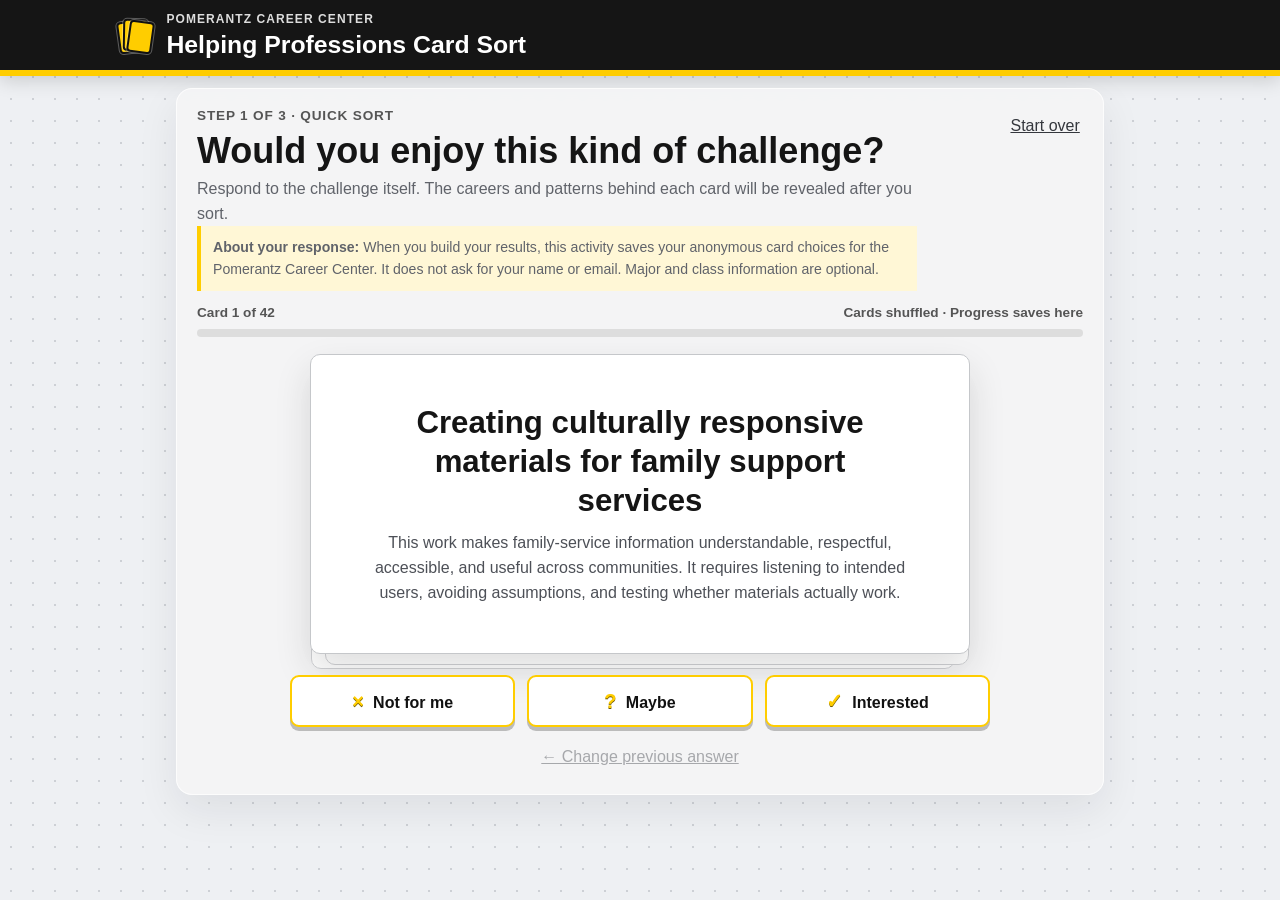
==== index.html @ 5fdd0499 "Add files via upload" ====
<!doctype html>
<html lang="en">
<head>
  <meta charset="utf-8">
  <meta name="viewport" content="width=device-width, initial-scale=1">
  <meta name="description" content="Sort helping-profession challenges, discover patterns, and save careers to explore.">
  <title>Helping Professions Card Sort</title>
  <link rel="stylesheet" href="styles.css">
</head>
<body>
  <a class="skip-link" href="#main">Skip to activity</a>
  <header class="site-header">
    <div class="header-inner">
      <div class="brand-mark" aria-hidden="true"><span></span><span></span><span></span></div>
      <div>
        <p class="eyebrow">Pomerantz Career Center</p>
        <h1>Helping Professions Card Sort</h1>
      </div>
    </div>
  </header>

  <main id="main" class="shell">
    <section id="sort-view" class="view" aria-labelledby="sort-heading">
      <div class="intro-row">
        <div>
          <p class="step-label">Step 1 of 3 · Quick sort</p>
          <h2 id="sort-heading">Would you enjoy this kind of challenge?</h2>
          <p>Respond to the challenge itself. The careers and patterns behind each card will be revealed after you sort.</p>
          <p class="data-notice"><strong>About your response:</strong> When you build your results, this activity saves your anonymous card choices for the Pomerantz Career Center. It does not ask for your name or email. Major and class information are optional.</p>
        </div>
        <button id="reset-top" class="text-button" type="button">Start over</button>
      </div>

      <div class="progress-wrap" aria-live="polite">
        <div class="progress-meta"><span id="progress-text">Card 1 of 42</span><span id="saved-note">Cards shuffled · Progress saves here</span></div>
        <div class="progress-track"><div id="progress-bar" class="progress-bar"></div></div>
      </div>

      <div class="deck-stage">
        <article id="sort-card" class="sort-card" tabindex="-1">
          <h3 id="challenge-prompt"></h3>
          <p id="short-description" class="card-description"></p>
        </article>
      </div>

      <div class="decision-buttons" aria-label="Sort this card">
        <button class="decision not" data-choice="not" type="button"><span aria-hidden="true">×</span> Not for me</button>
        <button class="decision maybe" data-choice="maybe" type="button"><span aria-hidden="true">?</span> Maybe</button>
        <button class="decision interested" data-choice="interested" type="button"><span aria-hidden="true">✓</span> Interested</button>
      </div>
      <button id="back-card" class="back-button" type="button">← Change previous answer</button>
    </section>

    <section id="patterns-view" class="view" hidden aria-labelledby="patterns-heading">
      <p class="step-label">Step 2 of 3 · Find your patterns</p>
      <div class="result-heading-row">
        <div>
          <h2 id="patterns-heading">What caught your interest?</h2>
          <p id="patterns-summary"></p>
        </div>
        <button id="review-sort" class="secondary-button" type="button">Review my sort</button>
      </div>

      <div id="pattern-panel" class="pattern-panel"></div>

      <div class="shortlist-heading">
        <div>
          <h3>Choose up to 5 to explore further</h3>
          <p>Select the challenges you most want to investigate. Open any card to see careers, settings, and ways to gain experience.</p>
        </div>
        <div id="shortlist-count" class="count-pill" aria-live="polite">0 of 5 selected</div>
      </div>

      <div id="filter-row" class="filter-row" aria-label="Filter cards by pattern"></div>
      <div id="candidate-grid" class="candidate-grid"></div>
      <div id="empty-candidates" class="empty-state" hidden>
        <h3>No careers are in this group yet.</h3>
        <p>Choose another pattern, or review your sort and move a few cards into Interested or Maybe.</p>
      </div>

      <div class="sticky-next">
        <p id="next-help">Select at least one card to build your results.</p>
        <button id="build-results" class="primary-button" type="button" disabled>Build my exploration list →</button>
      </div>
    </section>

    <section id="results-view" class="view" hidden aria-labelledby="results-heading">
      <p class="step-label">Step 3 of 3 · Save what you found</p>
      <div class="result-heading-row">
        <div>
          <h2 id="results-heading">Your helping professions exploration list</h2>
          <p>Use this as a starting point—not a final decision. Notice what repeats, then investigate the careers and experiences that stand out.</p>
        </div>
        <button id="edit-shortlist" class="secondary-button" type="button">Edit choices</button>
      </div>

      <div id="result-patterns" class="result-patterns"></div>
      <div id="result-cards" class="result-cards"></div>

      <section class="explore-next" aria-labelledby="explore-next-heading">
        <h3 id="explore-next-heading">Keep exploring your strongest options</h3>
        <p>Use more than one source. Compare duties, preparation, work settings, and outlook; then test what you learn through conversations and experience.</p>
        <div class="resource-grid">
          <a href="https://careers.uiowa.edu/career-communities/helping-counseling" target="_blank" rel="noopener"><strong>Helping &amp; Counseling</strong><span>Career ideas, organizations, search terms, internships, and job resources</span></a>
          <a href="https://careers.uiowa.edu/explore" target="_blank" rel="noopener"><strong>Explore Majors &amp; Careers</strong><span>Assessments, O*NET, the Occupational Outlook Handbook, MyMajors, and exploration tools</span></a>
          <a href="https://careers.uiowa.edu/career-prep/gain-experience" target="_blank" rel="noopener"><strong>Gain Experience</strong><span>HawkShadow, Career Treks, research, volunteering, simulations, micro-internships, and experiential courses</span></a>
          <a href="https://careers.uiowa.edu/informational-interviews" target="_blank" rel="noopener"><strong>Talk with a professional</strong><span>Plan an informational interview to learn what a role is really like</span></a>
          <a href="https://www.onetonline.org/" target="_blank" rel="noopener"><strong>O*NET</strong><span>Compare tasks, skills, interests, work activities, and preparation</span></a>
          <a href="https://www.bls.gov/ooh/" target="_blank" rel="noopener"><strong>Occupational Outlook Handbook</strong><span>Verify education, duties, pay, and employment outlook</span></a>
        </div>
        <p class="accuracy-note"><strong>Important:</strong> Job titles and credential requirements vary by employer, state, and type of service. Verify current requirements before choosing a program or career path.</p>
      </section>

      <div class="action-panel">
        <div>
          <h3>Take your results with you</h3>
          <p>Your anonymous card choices have been sent automatically. Add optional context below, then save to unlock printing.</p>
        </div>
        <form id="response-form" class="response-form">
          <div class="form-field">
            <label for="student-major">Major <span>(optional)</span></label>
            <input id="student-major" name="major" type="text" maxlength="120" autocomplete="organization-title" placeholder="e.g., Psychology">
          </div>
          <div class="form-field">
            <label for="usage-context">How are you using this? <span>(optional)</span></label>
            <select id="usage-context" name="usageContext">
              <option value="">Select one</option>
              <option value="class">Class assignment</option>
              <option value="workshop">Workshop or presentation</option>
              <option value="coaching">Career coaching appointment</option>
              <option value="individual">Individual exploration</option>
              <option value="other">Other</option>
            </select>
          </div>
          <div class="form-field">
            <label for="course-group">Course or group <span>(optional)</span></label>
            <input id="course-group" name="courseGroup" type="text" maxlength="120" placeholder="e.g., CCP:1300 or student organization">
          </div>
          <div class="honeypot" aria-hidden="true">
            <label for="website">Website</label>
            <input id="website" name="website" type="text" tabindex="-1" autocomplete="off">
          </div>
          <button id="save-results" class="primary-button" type="submit">Save results &amp; unlock printing</button>
        </form>
        <div class="action-buttons">
          <button id="copy-results" class="primary-button" type="button">Copy my results</button>
          <button id="print-results" class="secondary-button" type="button" disabled aria-describedby="save-status">Print or save as PDF</button>
          <button id="reset-bottom" class="text-button" type="button">Start over</button>
        </div>
        <p id="save-status" class="save-status" role="status" aria-live="polite">Save your results to enable printing.</p>
        <p id="copy-status" class="copy-status" role="status" aria-live="polite"></p>
      </div>
    </section>
  </main>

  <dialog id="detail-dialog" class="detail-dialog">
    <div class="dialog-topline">
      <span id="dialog-chip" class="category-chip"></span>
      <button id="close-dialog" class="close-button" type="button" aria-label="Close details">×</button>
    </div>
    <h2 id="dialog-title"></h2>
    <p id="dialog-description"></p>
    <dl class="detail-list">
      <div><dt>Strengths you might use</dt><dd id="dialog-strengths"></dd></div>
      <div><dt>Careers to investigate</dt><dd id="dialog-careers"></dd></div>
      <div><dt>Typical preparation</dt><dd id="dialog-preparation"></dd></div>
      <div><dt>Common settings</dt><dd id="dialog-settings"></dd></div>
      <div><dt>A question to investigate</dt><dd id="dialog-reality"></dd></div>
      <div><dt>Ways to try it out</dt><dd id="dialog-opportunities"></dd></div>
    </dl>
    <div class="dialog-resources">
      <a id="dialog-onet" class="resource-link" href="https://www.onetonline.org/" target="_blank" rel="noopener">Research a related occupation in O*NET ↗</a>
      <a class="resource-link" href="https://careers.uiowa.edu/career-communities/helping-counseling" target="_blank" rel="noopener">Explore Helping &amp; Counseling resources ↗</a>
    </div>
  </dialog>

  <div id="toast" class="toast" role="status" aria-live="polite"></div>
  <div id="print-locked-message" class="print-locked-message">
    <h1>Submit your card sort before printing</h1>
    <p>Return to the Helping Professions Card Sort, select “Save results &amp; unlock printing,” and then print again.</p>
  </div>
  <script src="cards-data.js"></script>
  <script src="app.js"></script>
</body>
</html>
---- styles.css ----
:root {
  --black: #151515;
  --yellow: #ffcd00;
  --paper: #ffffff;
  --canvas: #eef0f3;
  --muted: #60636a;
  --line: #d7d8db;
  --focus: #005ea8;
  --shadow: 0 14px 35px rgba(0, 0, 0, 0.1);
}

* { box-sizing: border-box; }
html { scroll-behavior: smooth; }
body {
  margin: 0;
  color: var(--black);
  background-color: var(--canvas);
  background-image: radial-gradient(#cdd0d5 1px, transparent 1px);
  background-size: 22px 22px;
  font-family: "Aptos", "Segoe UI", Arial, Helvetica, sans-serif;
  font-size: 16px;
  line-height: 1.55;
}
button, a { font: inherit; }
button { cursor: pointer; }
button:focus-visible, a:focus-visible, [tabindex]:focus-visible {
  outline: 3px solid var(--focus);
  outline-offset: 3px;
}
.skip-link {
  position: fixed;
  left: 1rem;
  top: -5rem;
  z-index: 100;
  background: #fff;
  color: #000;
  padding: .7rem 1rem;
  border: 2px solid #000;
}
.skip-link:focus { top: 1rem; }
.site-header { background: var(--black); color: #fff; border-bottom: 6px solid var(--yellow); box-shadow: 0 4px 18px rgba(0,0,0,.16); }
.header-inner { max-width: 1080px; margin: auto; padding: .62rem 1.15rem; display: flex; align-items: center; gap: .75rem; }
.brand-mark { width: 36px; height: 36px; position: relative; flex: 0 0 36px; }
.brand-mark span { position:absolute; width:25px; height:32px; border:2px solid #111; border-radius:4px; background:var(--yellow); box-shadow:0 0 0 1px rgba(255,255,255,.3); }
.brand-mark span:nth-child(1) { left:0; top:4px; transform:rotate(-8deg); }
.brand-mark span:nth-child(2) { left:5px; top:2px; transform:rotate(1deg); }
.brand-mark span:nth-child(3) { left:10px; top:4px; transform:rotate(8deg); }
.site-header h1 { font-size: clamp(1.15rem, 2.7vw, 1.55rem); margin: 0; line-height: 1.2; }
.eyebrow { margin: 0 0 .1rem; text-transform: uppercase; letter-spacing: .09em; font-size: .75rem; color: #ddd; font-weight: 700; }
.shell { max-width: 960px; margin: 0 auto; padding: .75rem 1rem 1.5rem; }
.view { min-height:0; background:rgba(244,244,245,.9); border:1px solid rgba(255,255,255,.75); padding:1rem 1.25rem; border-radius:16px; box-shadow:0 15px 42px rgba(23,28,36,.08); backdrop-filter:blur(4px); }
.intro-row, .result-heading-row, .shortlist-heading { display: flex; justify-content: space-between; align-items: flex-start; gap: 1.5rem; }
.step-label { margin: 0 0 .25rem; color: #555; font-size: .85rem; font-weight: 800; text-transform: uppercase; letter-spacing: .06em; }
h2 { margin: 0 0 .35rem; font-size: clamp(1.6rem, 4vw, 2.25rem); line-height: 1.15; }
h3 { line-height: 1.25; }
.intro-row p:not(.step-label), .result-heading-row p, .shortlist-heading p { margin: 0; color: var(--muted); max-width: 720px; }
.intro-row .data-notice { margin-top:.7rem; padding:.65rem .75rem; max-width:760px; border-left:4px solid var(--yellow); background:#fff7d6; color:#333; font-size:.88rem; }
.progress-wrap { margin: .7rem 0 .55rem; }
.progress-meta { display: flex; justify-content: space-between; gap: 1rem; margin-bottom: .4rem; font-size: .85rem; font-weight: 700; color: #555; }
.progress-track { height: 8px; overflow: hidden; border-radius: 99px; background: #ddd; }
.progress-bar { height: 100%; width: 0; background: var(--yellow); transition: width .25s ease; }
.deck-stage { position:relative; width:min(100%, 680px); margin:.6rem auto .65rem; padding:.45rem .6rem .65rem; isolation:isolate; }
.deck-stage::before, .deck-stage::after { content:""; position:absolute; inset:1rem 1.1rem .25rem; background:#fff; border:1px solid #d1d2d5; border-radius:10px; z-index:-1; }
.deck-stage::before { transform:translate(-7px, 8px); }
.deck-stage::after { transform:translate(7px, 4px); }
.sort-card {
  position: relative;
  width:100%;
  height:clamp(230px, 36vh, 300px);
  min-height:230px;
  padding:clamp(1.25rem, 4vw, 2rem);
  background:#fff;
  border:1px solid #c5c7ca;
  border-radius:10px;
  box-shadow:0 16px 36px rgba(0,0,0,.13);
  display: flex;
  flex-direction: column;
  justify-content: center;
}
#sort-card:focus { outline: none; }
.category-chip { display: inline-flex; align-items: center; gap: .35rem; padding: .32rem .65rem; border-radius: 99px; background: var(--cat-soft); color:#202124; border:1px solid var(--cat); font-size: .78rem; font-weight: 800; }
.category-chip::before { content: ""; width: .55rem; height: .55rem; background: var(--cat); border-radius: 50%; }
.sort-card h3 { position:relative; z-index:1; max-width: 520px; margin: 0 auto .7rem; font-size:clamp(1.45rem, 3vw, 1.95rem); text-align:center; }
.card-description { max-width: 700px; margin: 0 auto; color: #4d5057; text-align: center; font-size: 1.05rem; }
.card-description { position:relative; z-index:1; max-width:540px; font-size:1rem; }
.decision-buttons { margin: .25rem auto 0; max-width:700px; display: grid; grid-template-columns: repeat(3, 1fr); gap: .75rem; }
.decision { position:relative; min-height:52px; border-radius:9px; border:2px solid var(--yellow); background:#fff; color:#111; font-weight:800; box-shadow:0 4px 0 #bbb; transition:transform .12s ease, background .12s ease, box-shadow .12s ease; }
.decision:hover { transform: translateY(-2px); background:#f4f4f4; }
.decision:active { transform:translateY(3px); background:#e3e3e3; box-shadow:0 2px 0 #aaa; }
.decision span { color:var(--yellow); font-size:1.25em; font-weight:900; margin-right:.3rem; text-shadow:0 1px 0 #6d5800; }
.decision.not, .decision.maybe, .decision.interested { background:#fff; color:#111; border-color:var(--yellow); box-shadow:0 4px 0 #bbb; }
.decision.not:hover, .decision.maybe:hover, .decision.interested:hover { background:#f4f4f4; }
.decision.not:active, .decision.maybe:active, .decision.interested:active { background:#e3e3e3; box-shadow:0 2px 0 #aaa; }
.decision.current-choice { background:#e8e8e8; box-shadow:0 0 0 3px #b8b8b8; }
.back-button, .text-button { border: 0; background: transparent; text-decoration: underline; color: #34373d; padding: .55rem .2rem; }
.back-button { display: block; margin: .55rem auto 0; }
.back-button:disabled { opacity: .4; cursor: default; }
.primary-button, .secondary-button { border-radius: 7px; padding: .72rem 1rem; min-height: 46px; font-weight: 800; }
.primary-button { border: 2px solid var(--black); background: var(--black); color: white; }
.primary-button:hover { background: #333; }
.primary-button:disabled { opacity: .45; cursor: not-allowed; }
.secondary-button { border: 2px solid #333; background: #fff; color: #222; }
.pattern-panel { display: grid; grid-template-columns: repeat(2, 1fr); gap: .8rem; margin: 1.6rem 0 2rem; }
.pattern-row { --cat:#8095F2; --cat-soft:#E5EAFF; background:var(--cat-soft); border:1px solid var(--cat); border-left:7px solid var(--cat); border-radius:9px; padding:.85rem 1rem; }
.pattern-name { display: flex; justify-content: space-between; gap: 1rem; font-weight: 800; }
.pattern-row p { margin: .15rem 0 .55rem; color: #5a5d63; font-size: .9rem; }
.pattern-meter { height: 7px; border-radius: 99px; background: #e3e3e3; overflow: hidden; }
.pattern-meter span { display: block; height: 100%; background: var(--cat); }
.shortlist-heading { border-top: 1px solid #ccc; padding-top: 1.6rem; }
.shortlist-heading h3 { margin: 0 0 .25rem; font-size: 1.45rem; }
.count-pill { white-space: nowrap; background: #fff; border: 1px solid #aaa; border-radius: 99px; padding: .4rem .75rem; font-weight: 800; }
.filter-row { display: flex; gap: .5rem; overflow-x: auto; padding: 1.2rem 0 .8rem; }
.filter-button { white-space: nowrap; border: 1px solid #999; background: #fff; border-radius: 99px; padding: .45rem .8rem; font-weight: 700; }
.filter-button[aria-pressed="true"] { background:#e3e3e3; color:#111; border-color:#777; }
.candidate-grid { display: grid; grid-template-columns: repeat(2, 1fr); gap: .9rem; }
.candidate-card { --cat:#475569; --cat-soft:#eef1f5; position: relative; background: #fff; border: 1px solid var(--line); border-top: 6px solid var(--cat); border-radius: 10px; padding: 1rem; }
.candidate-card.selected { box-shadow: 0 0 0 3px var(--cat); }
.candidate-card h4 { font-size: 1.08rem; margin: .75rem 0 .45rem; line-height: 1.3; }
.candidate-card p { margin: 0 0 .75rem; color: #555; font-size: .92rem; }
.candidate-actions { display: flex; justify-content: space-between; align-items: center; gap: .75rem; }
.details-button { border: 0; background: transparent; text-decoration: underline; padding: .35rem 0; }
.select-button { border: 1px solid #333; border-radius: 6px; background: #fff; padding: .45rem .65rem; font-weight: 800; }
.select-button[aria-pressed="true"] { background:var(--cat); color:#111; border-color:#222; }
.empty-state { text-align: center; background: #fff; padding: 2rem; border: 1px dashed #999; border-radius: 10px; }
.sticky-next { position: sticky; bottom: 0; z-index: 5; margin-top: 1.25rem; padding: 1rem; display: flex; justify-content: space-between; align-items: center; gap: 1rem; background: rgba(255,255,255,.96); border: 1px solid #ccc; border-radius: 10px; box-shadow: 0 -5px 20px rgba(0,0,0,.08); }
.sticky-next p { margin: 0; color: #555; }
.result-patterns { margin: 1.5rem 0; padding: 1rem 1.15rem; background: #fff; border-left: 7px solid var(--yellow); box-shadow: 0 4px 18px rgba(0,0,0,.06); }
.result-patterns h3 { margin: 0 0 .35rem; }
.result-patterns p { margin: 0; color: #555; }
.result-cards { display: grid; gap: 1rem; }
.result-card { --cat:#475569; --cat-soft:#eef1f5; background:#fff; border: 1px solid var(--line); border-left: 8px solid var(--cat); border-radius: 10px; padding: 1.2rem; break-inside: avoid; }
.result-card h3 { margin: .75rem 0 1rem; font-size: 1.35rem; }
.result-card dl { display:grid; grid-template-columns: repeat(2, 1fr); gap: .75rem 1rem; margin:0; }
.result-card dl div { background: #f7f7f7; padding: .75rem; border-radius: 6px; }
.result-card dt { font-weight: 800; font-size: .84rem; text-transform: uppercase; letter-spacing: .03em; }
.result-card dd { margin: .2rem 0 0; }
.result-card a { color:#004b87; font-weight:800; }
.explore-next { margin-top:1.5rem; padding:1.2rem; background:#fff; border:1px solid #c9c9c9; border-top:6px solid var(--yellow); border-radius:10px; }
.explore-next h3 { margin:0 0 .35rem; }
.explore-next > p { margin:.25rem 0 1rem; color:#50535a; }
.resource-grid { display:grid; grid-template-columns:repeat(2, 1fr); gap:.7rem; }
.resource-grid a { display:flex; flex-direction:column; gap:.2rem; padding:.8rem; border:1px solid #bbb; border-radius:7px; background:#f7f7f7; color:#111; text-decoration:none; }
.resource-grid a:hover { background:#ededed; border-color:#777; }
.resource-grid span { color:#555; font-size:.9rem; line-height:1.35; }
.explore-next .accuracy-note { margin:1rem 0 0; padding:.75rem; background:#fff7d6; color:#333; border-left:4px solid var(--yellow); }
.action-panel { margin-top: 1.5rem; padding: 1.3rem; background: var(--yellow); border-radius: 10px; }
.action-panel h3, .action-panel p { margin: 0; }
.response-form { display:grid; grid-template-columns:repeat(3, 1fr); gap:.75rem; margin-top:1rem; padding:1rem; background:rgba(255,255,255,.72); border:1px solid rgba(0,0,0,.18); border-radius:8px; }
.form-field { display:flex; flex-direction:column; gap:.25rem; }
.form-field label { font-weight:800; font-size:.9rem; }
.form-field label span { font-weight:500; color:#555; }
.form-field input, .form-field select { width:100%; min-height:44px; padding:.55rem .65rem; border:1px solid #777; border-radius:6px; background:#fff; color:#111; }
.response-form .primary-button { grid-column:1 / -1; justify-self:start; }
.honeypot { position:absolute !important; width:1px; height:1px; overflow:hidden; clip:rect(1px,1px,1px,1px); white-space:nowrap; }
.action-buttons { display: flex; flex-wrap: wrap; gap: .6rem; margin-top: 1rem; }
.secondary-button:disabled { opacity:.48; cursor:not-allowed; }
.save-status { margin-top:.7rem !important; font-weight:800; }
.copy-status { margin-top: .6rem !important; font-weight: 800; }
.print-locked-message { display:none; }
.detail-dialog { --cat:#475569; --cat-soft:#eef1f5; width: min(680px, calc(100% - 2rem)); max-height: calc(100vh - 2rem); border: 0; border-top: 8px solid var(--cat); border-radius: 12px; padding: 1.35rem; box-shadow: 0 20px 70px rgba(0,0,0,.3); }
.detail-dialog::backdrop { background: rgba(0,0,0,.58); }
.dialog-topline { display:flex; justify-content:space-between; align-items:center; gap:1rem; }
.close-button { width: 38px; height:38px; border:1px solid #aaa; border-radius:50%; background:#fff; font-size:1.5rem; line-height:1; }
.detail-dialog h2 { margin-top:1rem; }
.detail-list { display:grid; gap:.7rem; }
.detail-list div { background:#f4f4f4; padding:.75rem; border-radius:7px; }
.detail-list dt { font-weight:800; }
.detail-list dd { margin:.2rem 0 0; }
.experience-list { margin:.25rem 0 0; padding-left:1.15rem; }
.experience-list li + li { margin-top:.45rem; }
.resource-link { display:inline-block; margin-top:.8rem; color:#004b87; font-weight:800; }
.dialog-resources { display:flex; flex-wrap:wrap; gap:.25rem 1.25rem; }
.toast { position:fixed; left:50%; bottom:1.5rem; transform:translate(-50%, 130%); opacity:0; background:#111; color:#fff; padding:.7rem 1rem; border-radius:6px; transition:.2s ease; z-index:50; }
.toast.show { transform:translate(-50%, 0); opacity:1; }

@media (max-width: 700px) {
  .shell { padding:.55rem .55rem 1.5rem; }
  .intro-row, .result-heading-row, .shortlist-heading { display:block; }
  .intro-row .text-button, .result-heading-row .secondary-button { margin-top:.7rem; }
  .view { padding:.75rem .65rem; border-radius:12px; }
  .deck-stage { width:100%; padding:.4rem .3rem .65rem; margin:.55rem 0 .6rem; }
  .deck-stage::before, .deck-stage::after { inset:1rem .75rem .35rem; }
  .sort-card { height:clamp(220px,34vh,265px); min-height:220px; padding:1rem; }
  .decision-buttons { grid-template-columns:repeat(3,1fr); gap:.4rem; }
  .decision { min-height:48px; padding:.35rem; font-size:.88rem; }
  .pattern-panel, .candidate-grid, .resource-grid { grid-template-columns: 1fr; }
  .sticky-next { position: static; display:block; }
  .sticky-next .primary-button { width:100%; margin-top:.7rem; }
  .result-card dl { grid-template-columns: 1fr; }
  .response-form { grid-template-columns:1fr; }
  #saved-note { display:none; }
}

@media print {
  .site-header, #sort-view, #patterns-view, .action-panel, #edit-shortlist { display:none !important; }
  body { background:#fff; font-size:11pt; }
  .shell { max-width:none; padding:0; }
  #results-view { display:block !important; }
  .result-card { box-shadow:none; }
  body:not(.print-unlocked) #results-view { display:none !important; }
  body:not(.print-unlocked) .print-locked-message { display:block !important; padding:2rem; }
}

@media (prefers-reduced-motion: reduce) {
  *, *::before, *::after { scroll-behavior:auto !important; transition:none !important; }
}
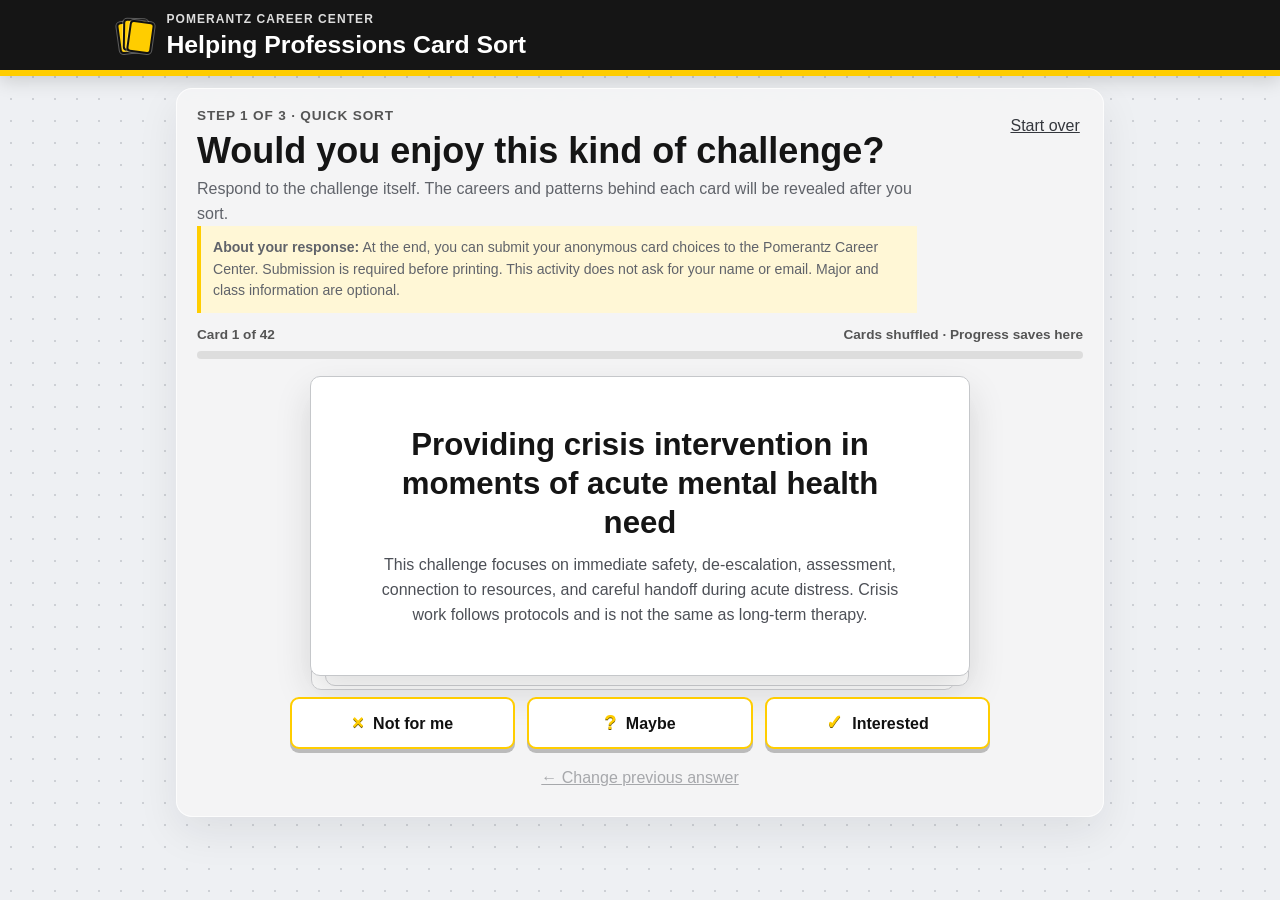
==== commit 7ea23ee7: "Add files via upload" ====
--- a/index.html
+++ b/index.html
@@ -26,7 +26,7 @@
           <p class="step-label">Step 1 of 3 · Quick sort</p>
           <h2 id="sort-heading">Would you enjoy this kind of challenge?</h2>
           <p>Respond to the challenge itself. The careers and patterns behind each card will be revealed after you sort.</p>
-          <p class="data-notice"><strong>About your response:</strong> When you build your results, this activity saves your anonymous card choices for the Pomerantz Career Center. It does not ask for your name or email. Major and class information are optional.</p>
+          <p class="data-notice"><strong>About your response:</strong> At the end, you can submit your anonymous card choices to the Pomerantz Career Center. Submission is required before printing. This activity does not ask for your name or email. Major and class information are optional.</p>
         </div>
         <button id="reset-top" class="text-button" type="button">Start over</button>
       </div>
@@ -114,7 +114,7 @@
       <div class="action-panel">
         <div>
           <h3>Take your results with you</h3>
-          <p>Your anonymous card choices have been sent automatically. Add optional context below, then save to unlock printing.</p>
+          <p>Add any optional context below, then submit your anonymous results to unlock printing.</p>
         </div>
         <form id="response-form" class="response-form">
           <div class="form-field">
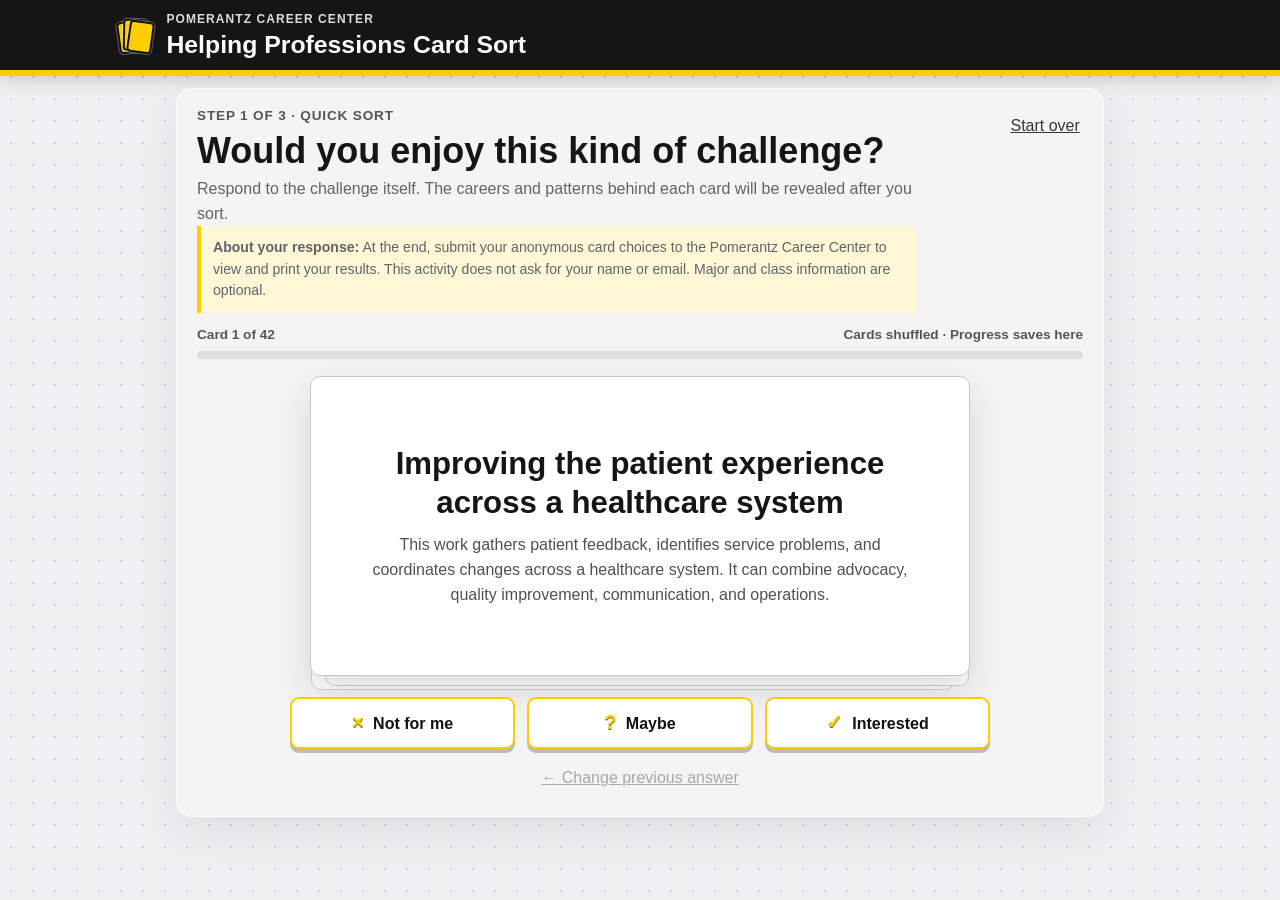
==== commit ac7ec387: "Add files via upload" ====
--- a/index.html
+++ b/index.html
@@ -26,7 +26,7 @@
           <p class="step-label">Step 1 of 3 · Quick sort</p>
           <h2 id="sort-heading">Would you enjoy this kind of challenge?</h2>
           <p>Respond to the challenge itself. The careers and patterns behind each card will be revealed after you sort.</p>
-          <p class="data-notice"><strong>About your response:</strong> At the end, you can submit your anonymous card choices to the Pomerantz Career Center. Submission is required before printing. This activity does not ask for your name or email. Major and class information are optional.</p>
+          <p class="data-notice"><strong>About your response:</strong> At the end, submit your anonymous card choices to the Pomerantz Career Center to view and print your results. This activity does not ask for your name or email. Major and class information are optional.</p>
         </div>
         <button id="reset-top" class="text-button" type="button">Start over</button>
       </div>
@@ -80,41 +80,43 @@
 
       <div class="sticky-next">
         <p id="next-help">Select at least one card to build your results.</p>
-        <button id="build-results" class="primary-button" type="button" disabled>Build my exploration list →</button>
+        <button id="build-results" class="primary-button" type="button" disabled>Continue to submit →</button>
       </div>
     </section>
 
     <section id="results-view" class="view" hidden aria-labelledby="results-heading">
-      <p class="step-label">Step 3 of 3 · Save what you found</p>
+      <p class="step-label">Step 3 of 3 · Submit and explore</p>
       <div class="result-heading-row">
         <div>
-          <h2 id="results-heading">Your helping professions exploration list</h2>
-          <p>Use this as a starting point—not a final decision. Notice what repeats, then investigate the careers and experiences that stand out.</p>
+          <h2 id="results-heading">Submit to view your exploration list</h2>
+          <p id="results-intro">Your patterns and selected career information will appear after your anonymous response is submitted.</p>
         </div>
         <button id="edit-shortlist" class="secondary-button" type="button">Edit choices</button>
       </div>
 
-      <div id="result-patterns" class="result-patterns"></div>
-      <div id="result-cards" class="result-cards"></div>
+      <div id="results-content" hidden>
+        <div id="result-patterns" class="result-patterns"></div>
+        <div id="result-cards" class="result-cards"></div>
 
-      <section class="explore-next" aria-labelledby="explore-next-heading">
-        <h3 id="explore-next-heading">Keep exploring your strongest options</h3>
-        <p>Use more than one source. Compare duties, preparation, work settings, and outlook; then test what you learn through conversations and experience.</p>
-        <div class="resource-grid">
-          <a href="https://careers.uiowa.edu/career-communities/helping-counseling" target="_blank" rel="noopener"><strong>Helping &amp; Counseling</strong><span>Career ideas, organizations, search terms, internships, and job resources</span></a>
-          <a href="https://careers.uiowa.edu/explore" target="_blank" rel="noopener"><strong>Explore Majors &amp; Careers</strong><span>Assessments, O*NET, the Occupational Outlook Handbook, MyMajors, and exploration tools</span></a>
-          <a href="https://careers.uiowa.edu/career-prep/gain-experience" target="_blank" rel="noopener"><strong>Gain Experience</strong><span>HawkShadow, Career Treks, research, volunteering, simulations, micro-internships, and experiential courses</span></a>
-          <a href="https://careers.uiowa.edu/informational-interviews" target="_blank" rel="noopener"><strong>Talk with a professional</strong><span>Plan an informational interview to learn what a role is really like</span></a>
-          <a href="https://www.onetonline.org/" target="_blank" rel="noopener"><strong>O*NET</strong><span>Compare tasks, skills, interests, work activities, and preparation</span></a>
-          <a href="https://www.bls.gov/ooh/" target="_blank" rel="noopener"><strong>Occupational Outlook Handbook</strong><span>Verify education, duties, pay, and employment outlook</span></a>
-        </div>
-        <p class="accuracy-note"><strong>Important:</strong> Job titles and credential requirements vary by employer, state, and type of service. Verify current requirements before choosing a program or career path.</p>
-      </section>
+        <section class="explore-next" aria-labelledby="explore-next-heading">
+          <h3 id="explore-next-heading">Keep exploring your strongest options</h3>
+          <p>Use more than one source. Compare duties, preparation, work settings, and outlook; then test what you learn through conversations and experience.</p>
+          <div class="resource-grid">
+            <a href="https://careers.uiowa.edu/career-communities/helping-counseling" target="_blank" rel="noopener"><strong>Helping &amp; Counseling</strong><span>Career ideas, organizations, search terms, internships, and job resources</span></a>
+            <a href="https://careers.uiowa.edu/explore" target="_blank" rel="noopener"><strong>Explore Majors &amp; Careers</strong><span>Assessments, O*NET, the Occupational Outlook Handbook, MyMajors, and exploration tools</span></a>
+            <a href="https://careers.uiowa.edu/career-prep/gain-experience" target="_blank" rel="noopener"><strong>Gain Experience</strong><span>HawkShadow, Career Treks, research, volunteering, simulations, micro-internships, and experiential courses</span></a>
+            <a href="https://careers.uiowa.edu/informational-interviews" target="_blank" rel="noopener"><strong>Talk with a professional</strong><span>Plan an informational interview to learn what a role is really like</span></a>
+            <a href="https://www.onetonline.org/" target="_blank" rel="noopener"><strong>O*NET</strong><span>Compare tasks, skills, interests, work activities, and preparation</span></a>
+            <a href="https://www.bls.gov/ooh/" target="_blank" rel="noopener"><strong>Occupational Outlook Handbook</strong><span>Verify education, duties, pay, and employment outlook</span></a>
+          </div>
+          <p class="accuracy-note"><strong>Important:</strong> Job titles and credential requirements vary by employer, state, and type of service. Verify current requirements before choosing a program or career path.</p>
+        </section>
+      </div>
 
       <div class="action-panel">
         <div>
-          <h3>Take your results with you</h3>
-          <p>Add any optional context below, then submit your anonymous results to unlock printing.</p>
+          <h3 id="submit-panel-title">Submit to view your results</h3>
+          <p id="submit-panel-copy">Add any optional context below, then submit your anonymous choices to reveal your patterns and exploration list.</p>
         </div>
         <form id="response-form" class="response-form">
           <div class="form-field">
@@ -134,20 +136,21 @@
           </div>
           <div class="form-field">
             <label for="course-group">Course or group <span>(optional)</span></label>
-            <input id="course-group" name="courseGroup" type="text" maxlength="120" placeholder="e.g., CCP:1300 or student organization">
+            <input id="course-group" name="courseGroup" type="text" maxlength="120" placeholder="e.g., CCP:1300 or student organization" aria-describedby="course-lock-note">
+            <small id="course-lock-note" class="course-lock-note" hidden>Provided by your course link</small>
           </div>
           <div class="honeypot" aria-hidden="true">
             <label for="website">Website</label>
             <input id="website" name="website" type="text" tabindex="-1" autocomplete="off">
           </div>
-          <button id="save-results" class="primary-button" type="submit">Save results &amp; unlock printing</button>
+          <button id="save-results" class="primary-button" type="submit">Submit &amp; view my results</button>
         </form>
-        <div class="action-buttons">
+        <div id="action-buttons" class="action-buttons" hidden>
           <button id="copy-results" class="primary-button" type="button">Copy my results</button>
           <button id="print-results" class="secondary-button" type="button" disabled aria-describedby="save-status">Print or save as PDF</button>
           <button id="reset-bottom" class="text-button" type="button">Start over</button>
         </div>
-        <p id="save-status" class="save-status" role="status" aria-live="polite">Save your results to enable printing.</p>
+        <p id="save-status" class="save-status" role="status" aria-live="polite">Submit your results to view your exploration list and enable printing.</p>
         <p id="copy-status" class="copy-status" role="status" aria-live="polite"></p>
       </div>
     </section>
@@ -177,7 +180,7 @@
   <div id="toast" class="toast" role="status" aria-live="polite"></div>
   <div id="print-locked-message" class="print-locked-message">
     <h1>Submit your card sort before printing</h1>
-    <p>Return to the Helping Professions Card Sort, select “Save results &amp; unlock printing,” and then print again.</p>
+    <p>Return to the Helping Professions Card Sort, select “Submit &amp; view my results,” and then print again.</p>
   </div>
   <script src="cards-data.js"></script>
   <script src="app.js"></script>
--- a/styles.css
+++ b/styles.css
@@ -150,6 +150,8 @@
 .form-field label { font-weight:800; font-size:.9rem; }
 .form-field label span { font-weight:500; color:#555; }
 .form-field input, .form-field select { width:100%; min-height:44px; padding:.55rem .65rem; border:1px solid #777; border-radius:6px; background:#fff; color:#111; }
+.form-field input[readonly] { background:#e5e5e5; border-color:#999; color:#333; cursor:not-allowed; }
+.course-lock-note { color:#444; font-size:.8rem; font-weight:700; }
 .response-form .primary-button { grid-column:1 / -1; justify-self:start; }
 .honeypot { position:absolute !important; width:1px; height:1px; overflow:hidden; clip:rect(1px,1px,1px,1px); white-space:nowrap; }
 .action-buttons { display: flex; flex-wrap: wrap; gap: .6rem; margin-top: 1rem; }
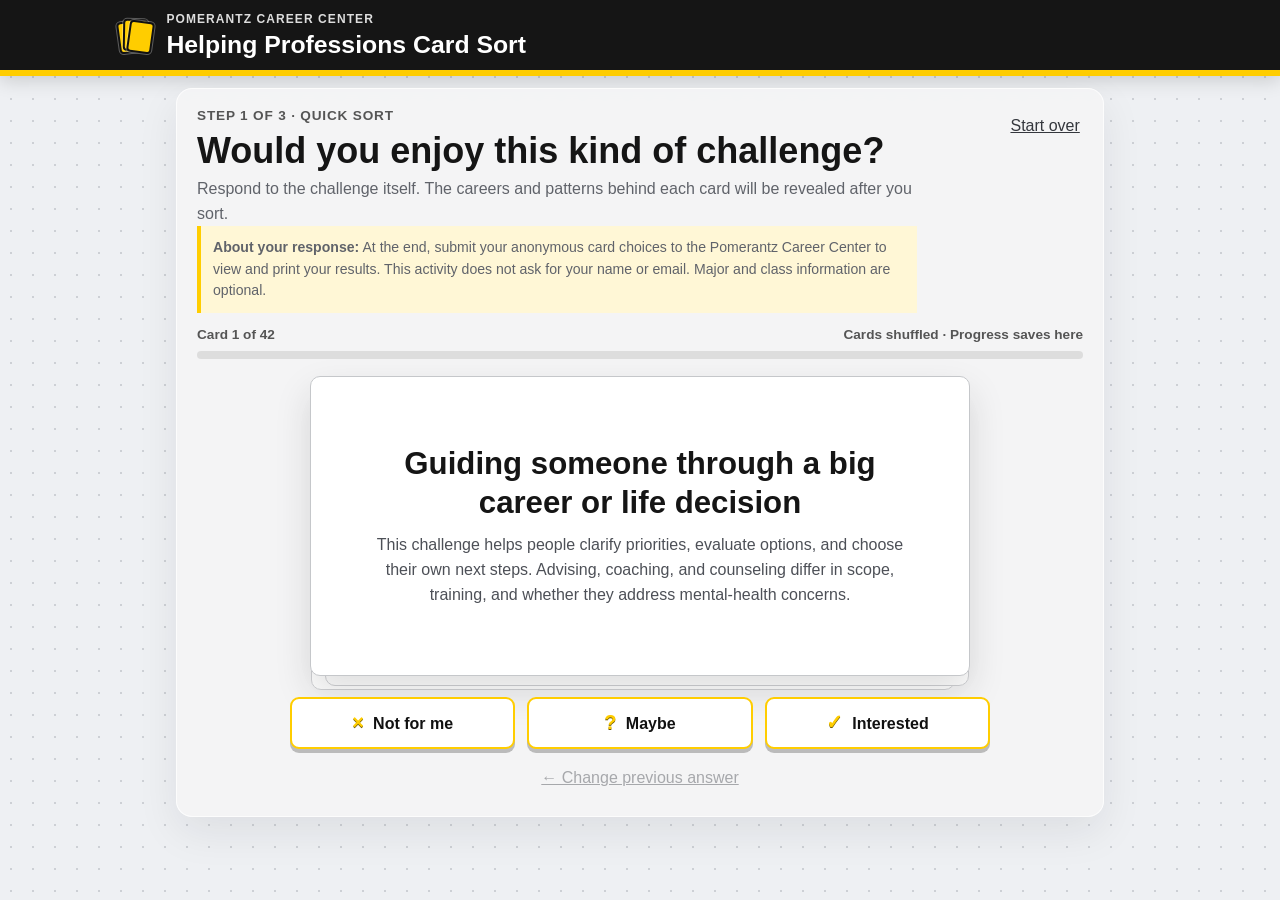
==== commit 02ddb21f: "Add files via upload" ====
--- a/index.html
+++ b/index.html
@@ -88,8 +88,8 @@
       <p class="step-label">Step 3 of 3 · Submit and explore</p>
       <div class="result-heading-row">
         <div>
-          <h2 id="results-heading">Submit to view your exploration list</h2>
-          <p id="results-intro">Your patterns and selected career information will appear after your anonymous response is submitted.</p>
+          <h2 id="results-heading">One last step</h2>
+          <p id="results-intro">Add any optional context below. Your patterns and exploration list will appear after you submit.</p>
         </div>
         <button id="edit-shortlist" class="secondary-button" type="button">Edit choices</button>
       </div>
@@ -114,10 +114,6 @@
       </div>
 
       <div class="action-panel">
-        <div>
-          <h3 id="submit-panel-title">Submit to view your results</h3>
-          <p id="submit-panel-copy">Add any optional context below, then submit your anonymous choices to reveal your patterns and exploration list.</p>
-        </div>
         <form id="response-form" class="response-form">
           <div class="form-field">
             <label for="student-major">Major <span>(optional)</span></label>
@@ -150,7 +146,7 @@
           <button id="print-results" class="secondary-button" type="button" disabled aria-describedby="save-status">Print or save as PDF</button>
           <button id="reset-bottom" class="text-button" type="button">Start over</button>
         </div>
-        <p id="save-status" class="save-status" role="status" aria-live="polite">Submit your results to view your exploration list and enable printing.</p>
+        <p id="save-status" class="save-status" role="status" aria-live="polite"></p>
         <p id="copy-status" class="copy-status" role="status" aria-live="polite"></p>
       </div>
     </section>
--- a/styles.css
+++ b/styles.css
@@ -145,7 +145,7 @@
 .explore-next .accuracy-note { margin:1rem 0 0; padding:.75rem; background:#fff7d6; color:#333; border-left:4px solid var(--yellow); }
 .action-panel { margin-top: 1.5rem; padding: 1.3rem; background: var(--yellow); border-radius: 10px; }
 .action-panel h3, .action-panel p { margin: 0; }
-.response-form { display:grid; grid-template-columns:repeat(3, 1fr); gap:.75rem; margin-top:1rem; padding:1rem; background:rgba(255,255,255,.72); border:1px solid rgba(0,0,0,.18); border-radius:8px; }
+.response-form { display:grid; grid-template-columns:repeat(3, 1fr); gap:.75rem; margin-top:0; padding:1rem; background:rgba(255,255,255,.72); border:1px solid rgba(0,0,0,.18); border-radius:8px; }
 .form-field { display:flex; flex-direction:column; gap:.25rem; }
 .form-field label { font-weight:800; font-size:.9rem; }
 .form-field label span { font-weight:500; color:#555; }
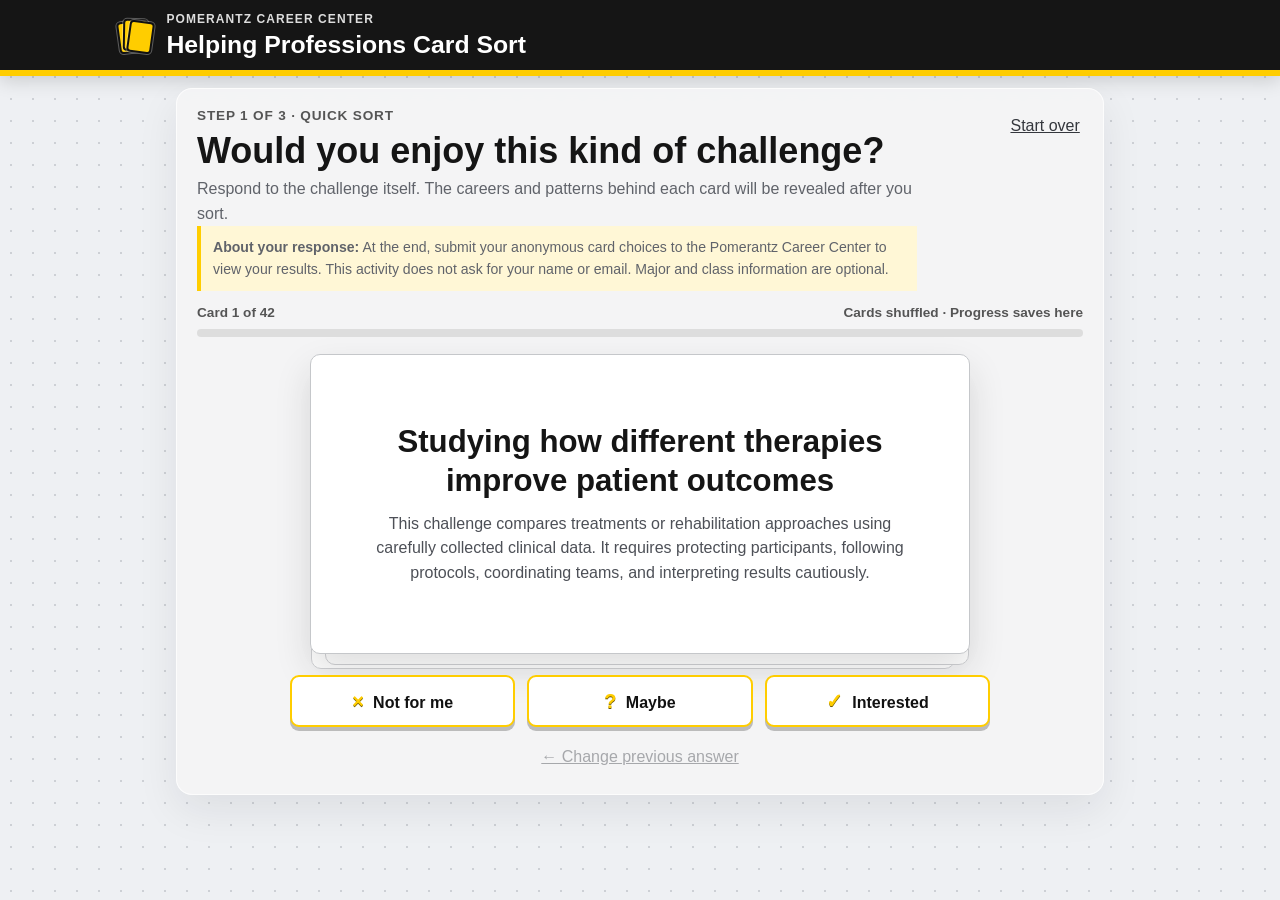
==== commit 781d4c91: "Add files via upload" ====
--- a/index.html
+++ b/index.html
@@ -26,7 +26,7 @@
           <p class="step-label">Step 1 of 3 · Quick sort</p>
           <h2 id="sort-heading">Would you enjoy this kind of challenge?</h2>
           <p>Respond to the challenge itself. The careers and patterns behind each card will be revealed after you sort.</p>
-          <p class="data-notice"><strong>About your response:</strong> At the end, submit your anonymous card choices to the Pomerantz Career Center to view and print your results. This activity does not ask for your name or email. Major and class information are optional.</p>
+          <p class="data-notice"><strong>About your response:</strong> At the end, submit your anonymous card choices to the Pomerantz Career Center to view your results. This activity does not ask for your name or email. Major and class information are optional.</p>
         </div>
         <button id="reset-top" class="text-button" type="button">Start over</button>
       </div>
@@ -91,7 +91,6 @@
           <h2 id="results-heading">One last step</h2>
           <p id="results-intro">Add any optional context below. Your patterns and exploration list will appear after you submit.</p>
         </div>
-        <button id="edit-shortlist" class="secondary-button" type="button">Edit choices</button>
       </div>
 
       <div id="results-content" hidden>
@@ -111,9 +110,17 @@
           </div>
           <p class="accuracy-note"><strong>Important:</strong> Job titles and credential requirements vary by employer, state, and type of service. Verify current requirements before choosing a program or career path.</p>
         </section>
+
+        <div class="final-actions">
+          <button id="copy-results" class="primary-button" type="button">Copy my results</button>
+          <button id="print-results" class="secondary-button" type="button">Print or save as PDF</button>
+          <button id="edit-shortlist" class="secondary-button" type="button">Edit choices</button>
+          <button id="reset-bottom" class="text-button" type="button">Start over</button>
+        </div>
+        <p id="copy-status" class="copy-status" role="status" aria-live="polite"></p>
       </div>
 
-      <div class="action-panel">
+      <div id="submission-panel" class="action-panel">
         <form id="response-form" class="response-form">
           <div class="form-field">
             <label for="student-major">Major <span>(optional)</span></label>
@@ -141,13 +148,10 @@
           </div>
           <button id="save-results" class="primary-button" type="submit">Submit &amp; view my results</button>
         </form>
-        <div id="action-buttons" class="action-buttons" hidden>
-          <button id="copy-results" class="primary-button" type="button">Copy my results</button>
-          <button id="print-results" class="secondary-button" type="button" disabled aria-describedby="save-status">Print or save as PDF</button>
-          <button id="reset-bottom" class="text-button" type="button">Start over</button>
+        <div class="submission-secondary">
+          <button id="reset-submit" class="text-button" type="button">Start over</button>
         </div>
         <p id="save-status" class="save-status" role="status" aria-live="polite"></p>
-        <p id="copy-status" class="copy-status" role="status" aria-live="polite"></p>
       </div>
     </section>
   </main>
--- a/styles.css
+++ b/styles.css
@@ -154,7 +154,8 @@
 .course-lock-note { color:#444; font-size:.8rem; font-weight:700; }
 .response-form .primary-button { grid-column:1 / -1; justify-self:start; }
 .honeypot { position:absolute !important; width:1px; height:1px; overflow:hidden; clip:rect(1px,1px,1px,1px); white-space:nowrap; }
-.action-buttons { display: flex; flex-wrap: wrap; gap: .6rem; margin-top: 1rem; }
+.submission-secondary { margin-top:.75rem; }
+.final-actions { display:flex; flex-wrap:wrap; align-items:center; gap:.7rem; margin-top:1.5rem; padding-top:1.25rem; border-top:1px solid #bbb; }
 .secondary-button:disabled { opacity:.48; cursor:not-allowed; }
 .save-status { margin-top:.7rem !important; font-weight:800; }
 .copy-status { margin-top: .6rem !important; font-weight: 800; }
@@ -194,7 +195,7 @@
 }
 
 @media print {
-  .site-header, #sort-view, #patterns-view, .action-panel, #edit-shortlist { display:none !important; }
+  .site-header, #sort-view, #patterns-view, .action-panel, .final-actions { display:none !important; }
   body { background:#fff; font-size:11pt; }
   .shell { max-width:none; padding:0; }
   #results-view { display:block !important; }
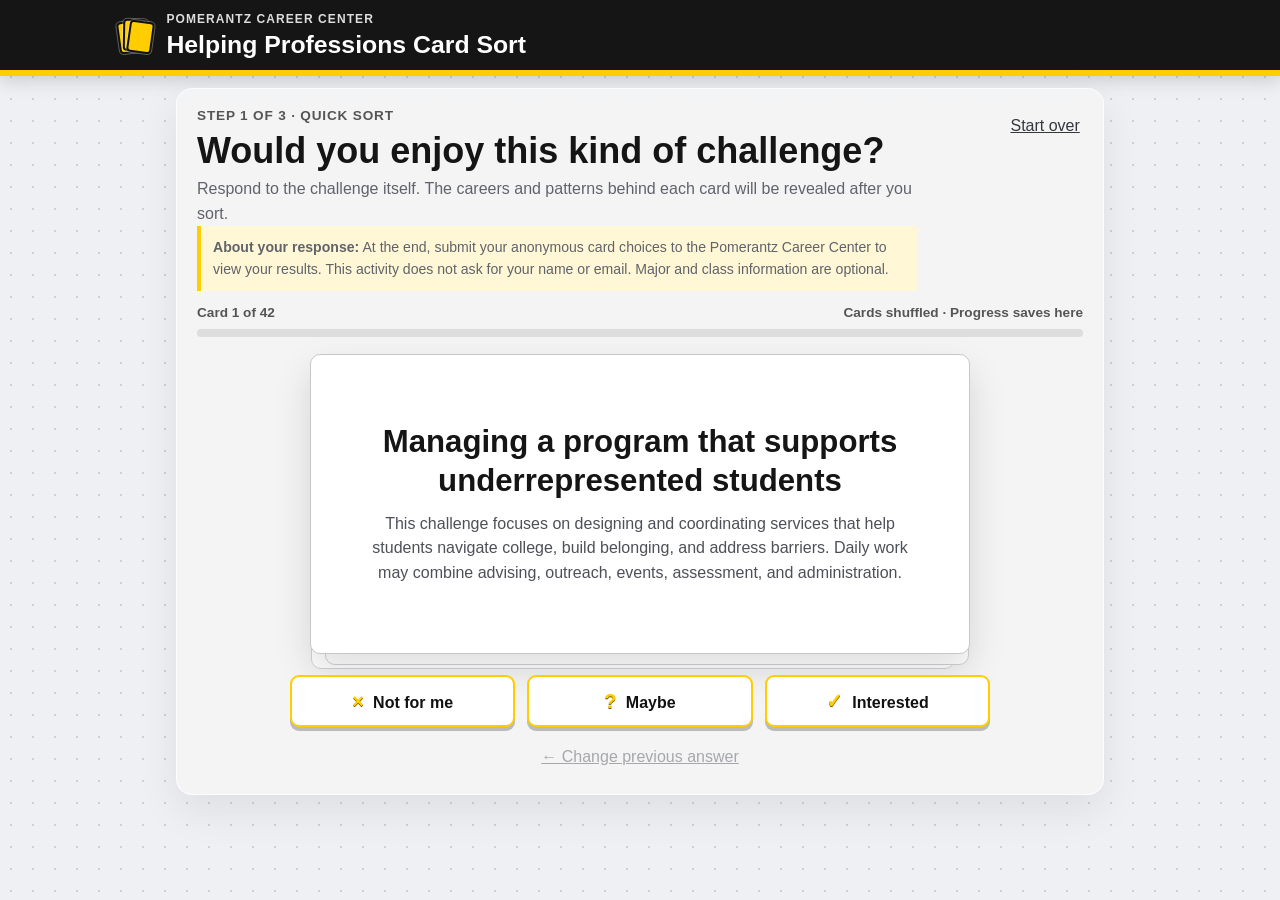
==== commit d4aef6bc: "Add files via upload" ====
--- a/index.html
+++ b/index.html
@@ -112,8 +112,8 @@
         </section>
 
         <div class="final-actions">
-          <button id="copy-results" class="primary-button" type="button">Copy my results</button>
-          <button id="print-results" class="secondary-button" type="button">Print or save as PDF</button>
+          <button id="copy-results" class="secondary-button" type="button">Copy my results</button>
+          <button id="print-results" class="primary-button" type="button">Print or save as PDF</button>
           <button id="edit-shortlist" class="secondary-button" type="button">Edit choices</button>
           <button id="reset-bottom" class="text-button" type="button">Start over</button>
         </div>
